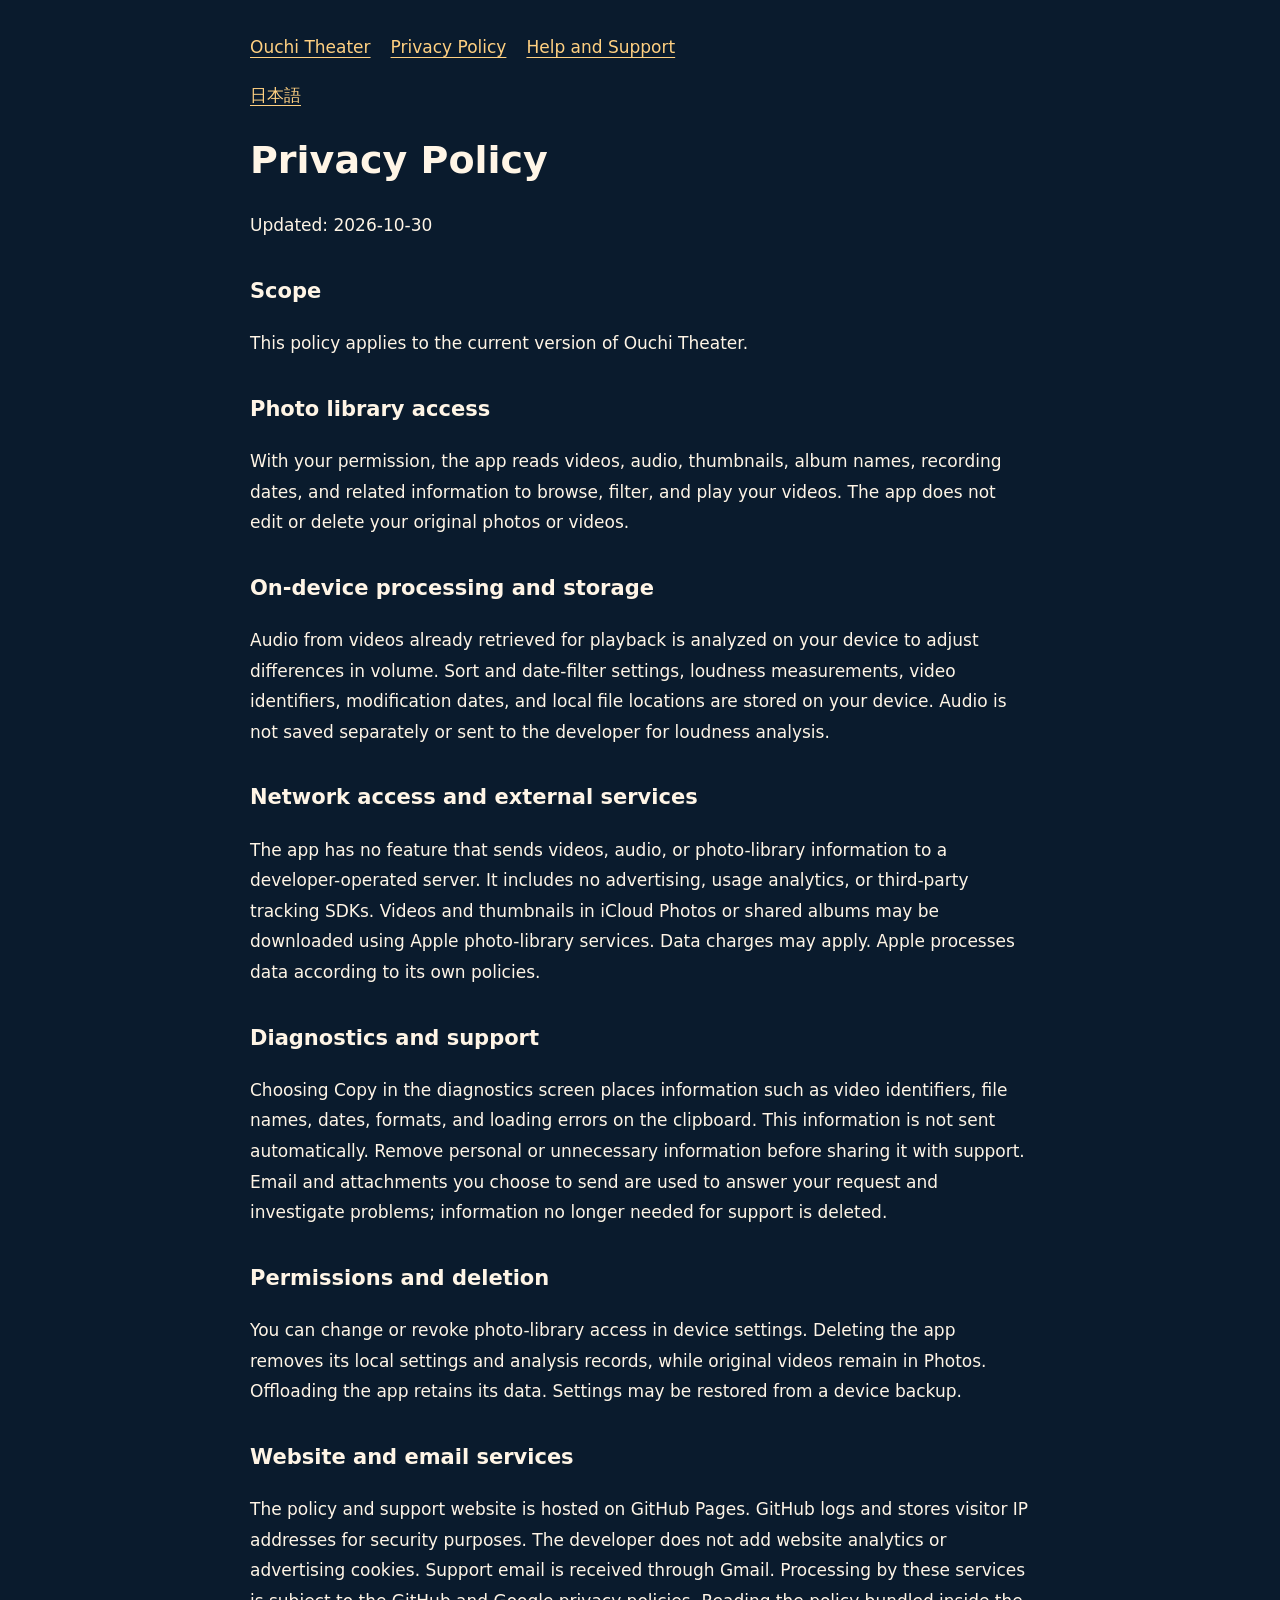
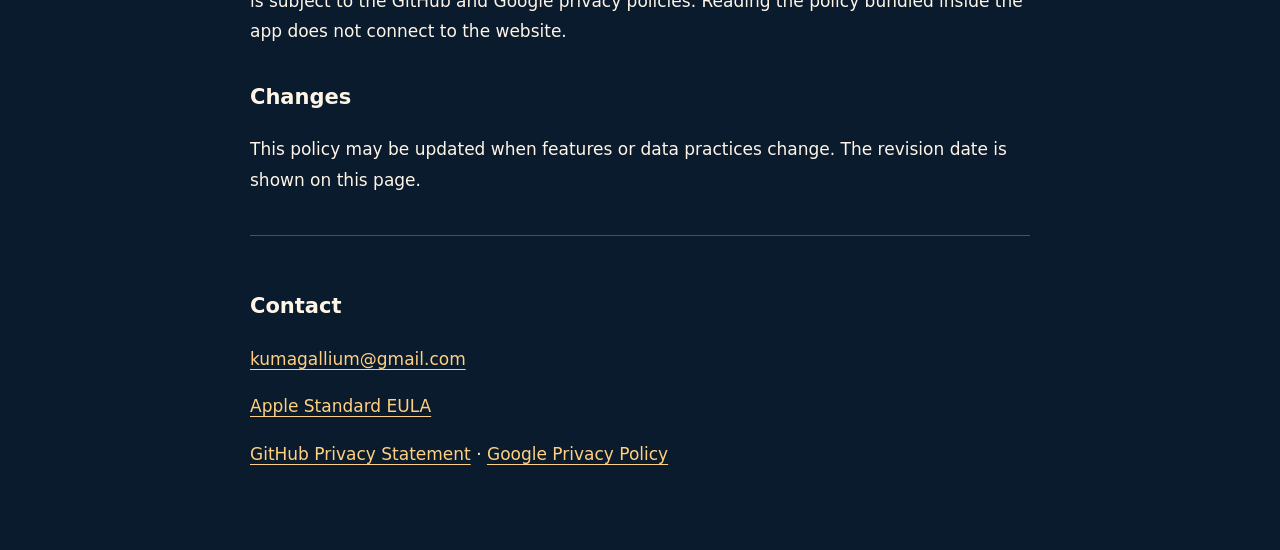
==== privacy-en.html @ 00f3546b "[公開] 日英のプライバシーとサポート案内を掲載" ====
<!doctype html>
<html lang="en"><head><meta charset="utf-8"><meta name="viewport" content="width=device-width, initial-scale=1"><title>Privacy Policy | Ouchi Theater</title><link rel="stylesheet" href="style.css"></head><body><main><nav aria-label="Ouchi Theater"><a href="index-en.html">Ouchi Theater</a><a href="privacy-en.html">Privacy Policy</a><a href="support-en.html">Help and Support</a></nav><p><a lang="ja" href="privacy-ja.html">日本語</a></p><h1>Privacy Policy</h1><p>Updated: 2026-10-30</p><section><h2>Scope</h2><p>This policy applies to the current version of Ouchi Theater.</p></section><section><h2>Photo library access</h2><p>With your permission, the app reads videos, audio, thumbnails, album names, recording dates, and related information to browse, filter, and play your videos. The app does not edit or delete your original photos or videos.</p></section><section><h2>On-device processing and storage</h2><p>Audio from videos already retrieved for playback is analyzed on your device to adjust differences in volume. Sort and date-filter settings, loudness measurements, video identifiers, modification dates, and local file locations are stored on your device. Audio is not saved separately or sent to the developer for loudness analysis.</p></section><section><h2>Network access and external services</h2><p>The app has no feature that sends videos, audio, or photo-library information to a developer-operated server. It includes no advertising, usage analytics, or third-party tracking SDKs. Videos and thumbnails in iCloud Photos or shared albums may be downloaded using Apple photo-library services. Data charges may apply. Apple processes data according to its own policies.</p></section><section><h2>Diagnostics and support</h2><p>Choosing Copy in the diagnostics screen places information such as video identifiers, file names, dates, formats, and loading errors on the clipboard. This information is not sent automatically. Remove personal or unnecessary information before sharing it with support. Email and attachments you choose to send are used to answer your request and investigate problems; information no longer needed for support is deleted.</p></section><section><h2>Permissions and deletion</h2><p>You can change or revoke photo-library access in device settings. Deleting the app removes its local settings and analysis records, while original videos remain in Photos. Offloading the app retains its data. Settings may be restored from a device backup.</p></section><section><h2>Website and email services</h2><p>The policy and support website is hosted on GitHub Pages. GitHub logs and stores visitor IP addresses for security purposes. The developer does not add website analytics or advertising cookies. Support email is received through Gmail. Processing by these services is subject to the GitHub and Google privacy policies. Reading the policy bundled inside the app does not connect to the website.</p></section><section><h2>Changes</h2><p>This policy may be updated when features or data practices change. The revision date is shown on this page.</p></section><footer><h2>Contact</h2><a href="mailto:kumagallium@gmail.com">kumagallium@gmail.com</a></footer><p><a href="https://www.apple.com/legal/internet-services/itunes/dev/stdeula/">Apple Standard EULA</a></p><p><a href="https://docs.github.com/en/site-policy/privacy-policies/github-general-privacy-statement">GitHub Privacy Statement</a> · <a href="https://policies.google.com/privacy">Google Privacy Policy</a></p></main></body></html>
---- style.css ----
body{margin:0;background:#0a1b2d;color:#fff5e6;font:17px/1.8 system-ui,sans-serif}main{max-width:780px;margin:auto;padding:32px 24px 64px}a{color:#ffd081;text-underline-offset:4px}nav{display:flex;gap:20px;flex-wrap:wrap}h1{font-size:clamp(26px,6vw,38px);line-height:1.3}h2{font-size:21px;margin-top:32px}p{white-space:pre-line;overflow-wrap:anywhere}.notice{padding:16px;border:1px solid #ffd081;border-radius:12px}footer{margin-top:40px;border-top:1px solid #405168;padding-top:20px}a:focus-visible{outline:3px solid #ffd081;outline-offset:4px}
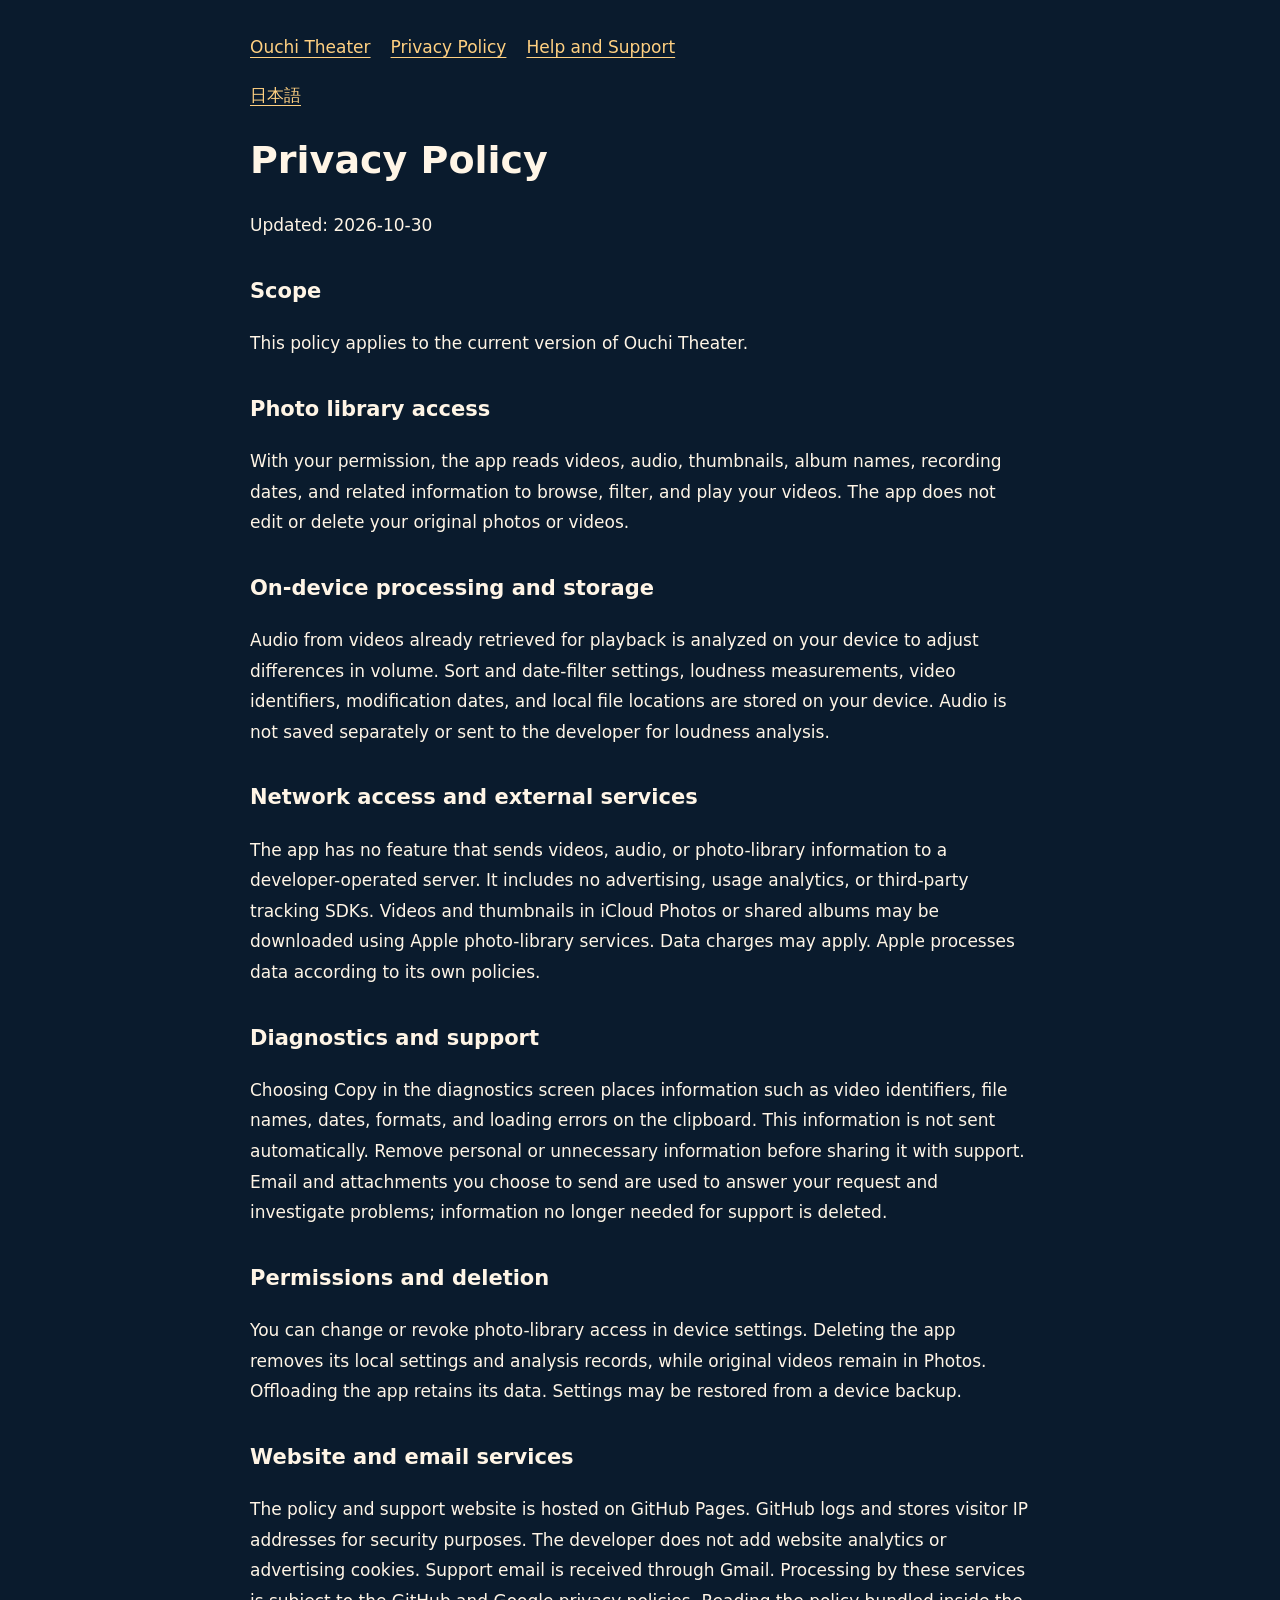
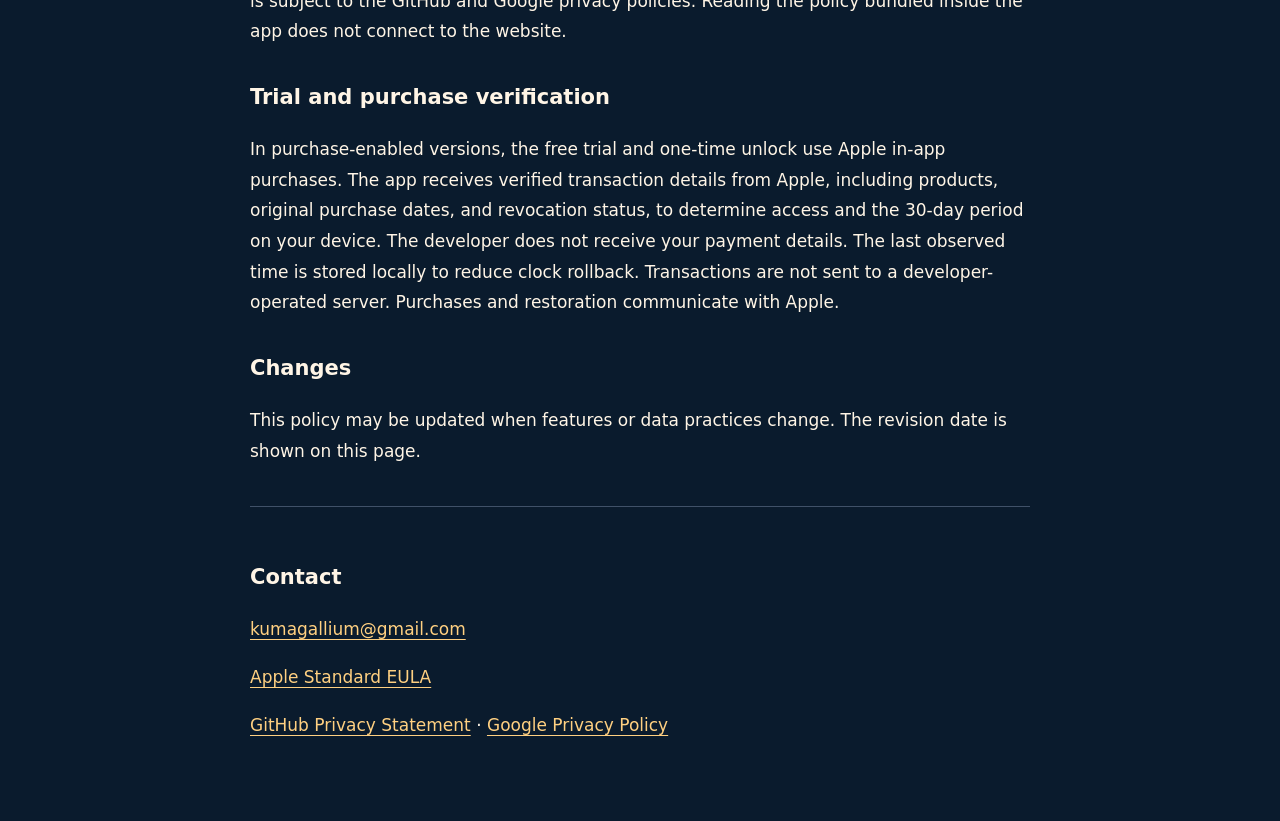
==== commit 55d6cb19: "[公開] 無料体験と購入確認の説明を追加" ====
--- a/privacy-en.html
+++ b/privacy-en.html
@@ -1,2 +1,2 @@
 <!doctype html>
-<html lang="en"><head><meta charset="utf-8"><meta name="viewport" content="width=device-width, initial-scale=1"><title>Privacy Policy | Ouchi Theater</title><link rel="stylesheet" href="style.css"></head><body><main><nav aria-label="Ouchi Theater"><a href="index-en.html">Ouchi Theater</a><a href="privacy-en.html">Privacy Policy</a><a href="support-en.html">Help and Support</a></nav><p><a lang="ja" href="privacy-ja.html">日本語</a></p><h1>Privacy Policy</h1><p>Updated: 2026-10-30</p><section><h2>Scope</h2><p>This policy applies to the current version of Ouchi Theater.</p></section><section><h2>Photo library access</h2><p>With your permission, the app reads videos, audio, thumbnails, album names, recording dates, and related information to browse, filter, and play your videos. The app does not edit or delete your original photos or videos.</p></section><section><h2>On-device processing and storage</h2><p>Audio from videos already retrieved for playback is analyzed on your device to adjust differences in volume. Sort and date-filter settings, loudness measurements, video identifiers, modification dates, and local file locations are stored on your device. Audio is not saved separately or sent to the developer for loudness analysis.</p></section><section><h2>Network access and external services</h2><p>The app has no feature that sends videos, audio, or photo-library information to a developer-operated server. It includes no advertising, usage analytics, or third-party tracking SDKs. Videos and thumbnails in iCloud Photos or shared albums may be downloaded using Apple photo-library services. Data charges may apply. Apple processes data according to its own policies.</p></section><section><h2>Diagnostics and support</h2><p>Choosing Copy in the diagnostics screen places information such as video identifiers, file names, dates, formats, and loading errors on the clipboard. This information is not sent automatically. Remove personal or unnecessary information before sharing it with support. Email and attachments you choose to send are used to answer your request and investigate problems; information no longer needed for support is deleted.</p></section><section><h2>Permissions and deletion</h2><p>You can change or revoke photo-library access in device settings. Deleting the app removes its local settings and analysis records, while original videos remain in Photos. Offloading the app retains its data. Settings may be restored from a device backup.</p></section><section><h2>Website and email services</h2><p>The policy and support website is hosted on GitHub Pages. GitHub logs and stores visitor IP addresses for security purposes. The developer does not add website analytics or advertising cookies. Support email is received through Gmail. Processing by these services is subject to the GitHub and Google privacy policies. Reading the policy bundled inside the app does not connect to the website.</p></section><section><h2>Changes</h2><p>This policy may be updated when features or data practices change. The revision date is shown on this page.</p></section><footer><h2>Contact</h2><a href="mailto:kumagallium@gmail.com">kumagallium@gmail.com</a></footer><p><a href="https://www.apple.com/legal/internet-services/itunes/dev/stdeula/">Apple Standard EULA</a></p><p><a href="https://docs.github.com/en/site-policy/privacy-policies/github-general-privacy-statement">GitHub Privacy Statement</a> · <a href="https://policies.google.com/privacy">Google Privacy Policy</a></p></main></body></html>
+<html lang="en"><head><meta charset="utf-8"><meta name="viewport" content="width=device-width, initial-scale=1"><title>Privacy Policy | Ouchi Theater</title><link rel="stylesheet" href="style.css"></head><body><main><nav aria-label="Ouchi Theater"><a href="index-en.html">Ouchi Theater</a><a href="privacy-en.html">Privacy Policy</a><a href="support-en.html">Help and Support</a></nav><p><a lang="ja" href="privacy-ja.html">日本語</a></p><h1>Privacy Policy</h1><p>Updated: 2026-10-30</p><section><h2>Scope</h2><p>This policy applies to the current version of Ouchi Theater.</p></section><section><h2>Photo library access</h2><p>With your permission, the app reads videos, audio, thumbnails, album names, recording dates, and related information to browse, filter, and play your videos. The app does not edit or delete your original photos or videos.</p></section><section><h2>On-device processing and storage</h2><p>Audio from videos already retrieved for playback is analyzed on your device to adjust differences in volume. Sort and date-filter settings, loudness measurements, video identifiers, modification dates, and local file locations are stored on your device. Audio is not saved separately or sent to the developer for loudness analysis.</p></section><section><h2>Network access and external services</h2><p>The app has no feature that sends videos, audio, or photo-library information to a developer-operated server. It includes no advertising, usage analytics, or third-party tracking SDKs. Videos and thumbnails in iCloud Photos or shared albums may be downloaded using Apple photo-library services. Data charges may apply. Apple processes data according to its own policies.</p></section><section><h2>Diagnostics and support</h2><p>Choosing Copy in the diagnostics screen places information such as video identifiers, file names, dates, formats, and loading errors on the clipboard. This information is not sent automatically. Remove personal or unnecessary information before sharing it with support. Email and attachments you choose to send are used to answer your request and investigate problems; information no longer needed for support is deleted.</p></section><section><h2>Permissions and deletion</h2><p>You can change or revoke photo-library access in device settings. Deleting the app removes its local settings and analysis records, while original videos remain in Photos. Offloading the app retains its data. Settings may be restored from a device backup.</p></section><section><h2>Website and email services</h2><p>The policy and support website is hosted on GitHub Pages. GitHub logs and stores visitor IP addresses for security purposes. The developer does not add website analytics or advertising cookies. Support email is received through Gmail. Processing by these services is subject to the GitHub and Google privacy policies. Reading the policy bundled inside the app does not connect to the website.</p></section><section><h2>Trial and purchase verification</h2><p>In purchase-enabled versions, the free trial and one-time unlock use Apple in-app purchases. The app receives verified transaction details from Apple, including products, original purchase dates, and revocation status, to determine access and the 30-day period on your device. The developer does not receive your payment details. The last observed time is stored locally to reduce clock rollback. Transactions are not sent to a developer-operated server. Purchases and restoration communicate with Apple.</p></section><section><h2>Changes</h2><p>This policy may be updated when features or data practices change. The revision date is shown on this page.</p></section><footer><h2>Contact</h2><a href="mailto:kumagallium@gmail.com">kumagallium@gmail.com</a></footer><p><a href="https://www.apple.com/legal/internet-services/itunes/dev/stdeula/">Apple Standard EULA</a></p><p><a href="https://docs.github.com/en/site-policy/privacy-policies/github-general-privacy-statement">GitHub Privacy Statement</a> · <a href="https://policies.google.com/privacy">Google Privacy Policy</a></p></main></body></html>
